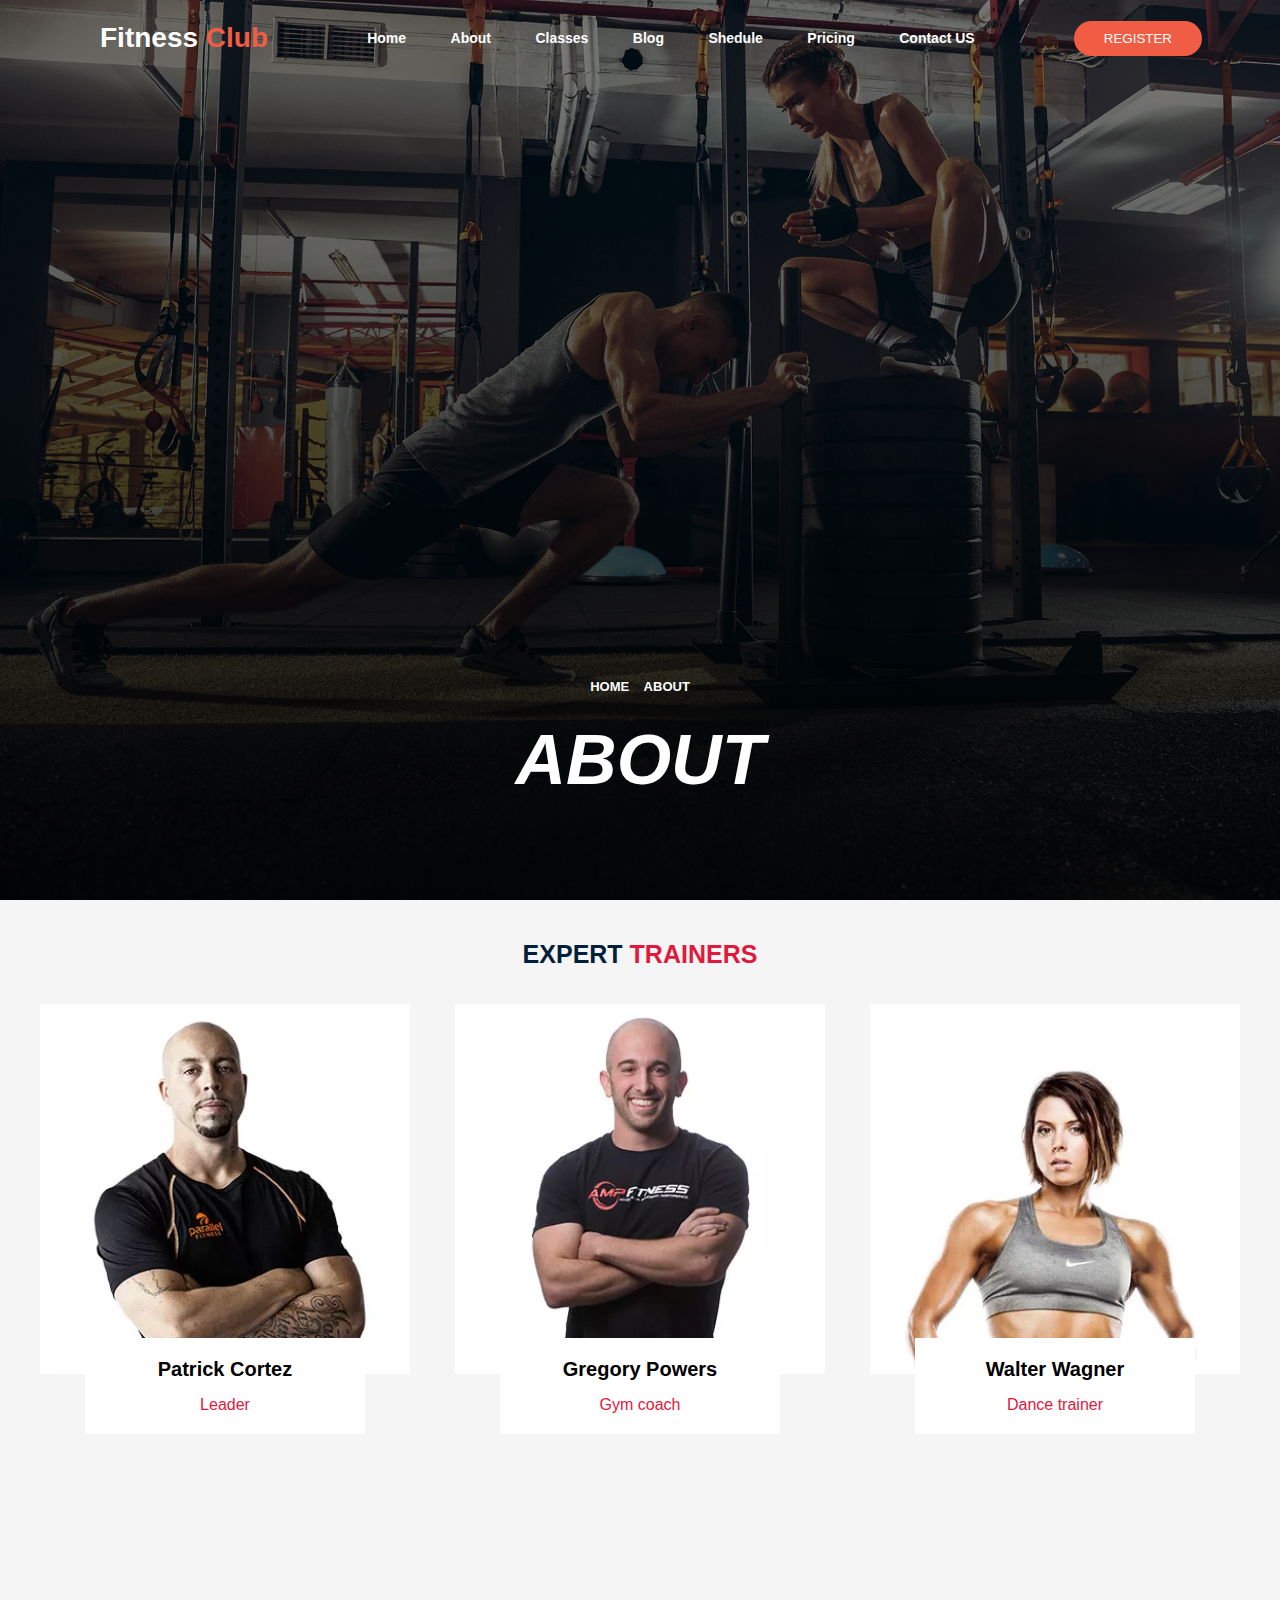
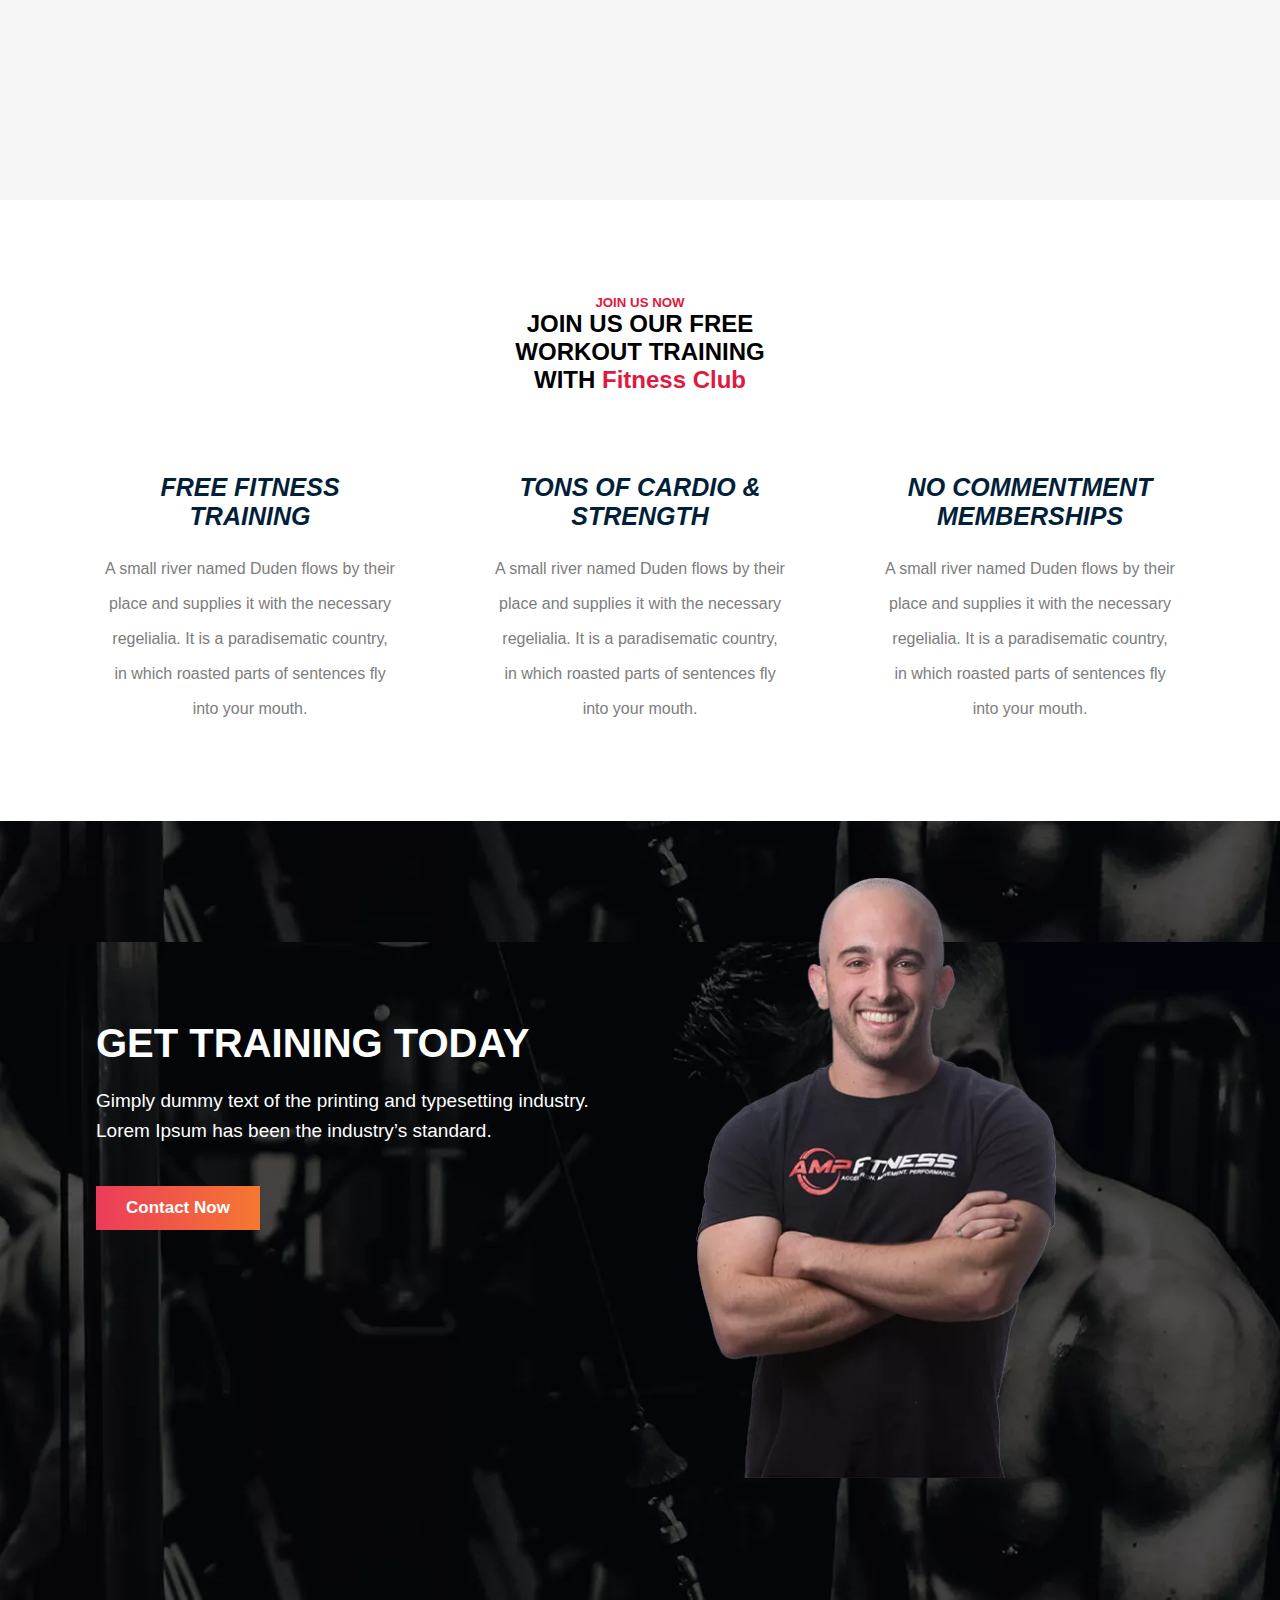
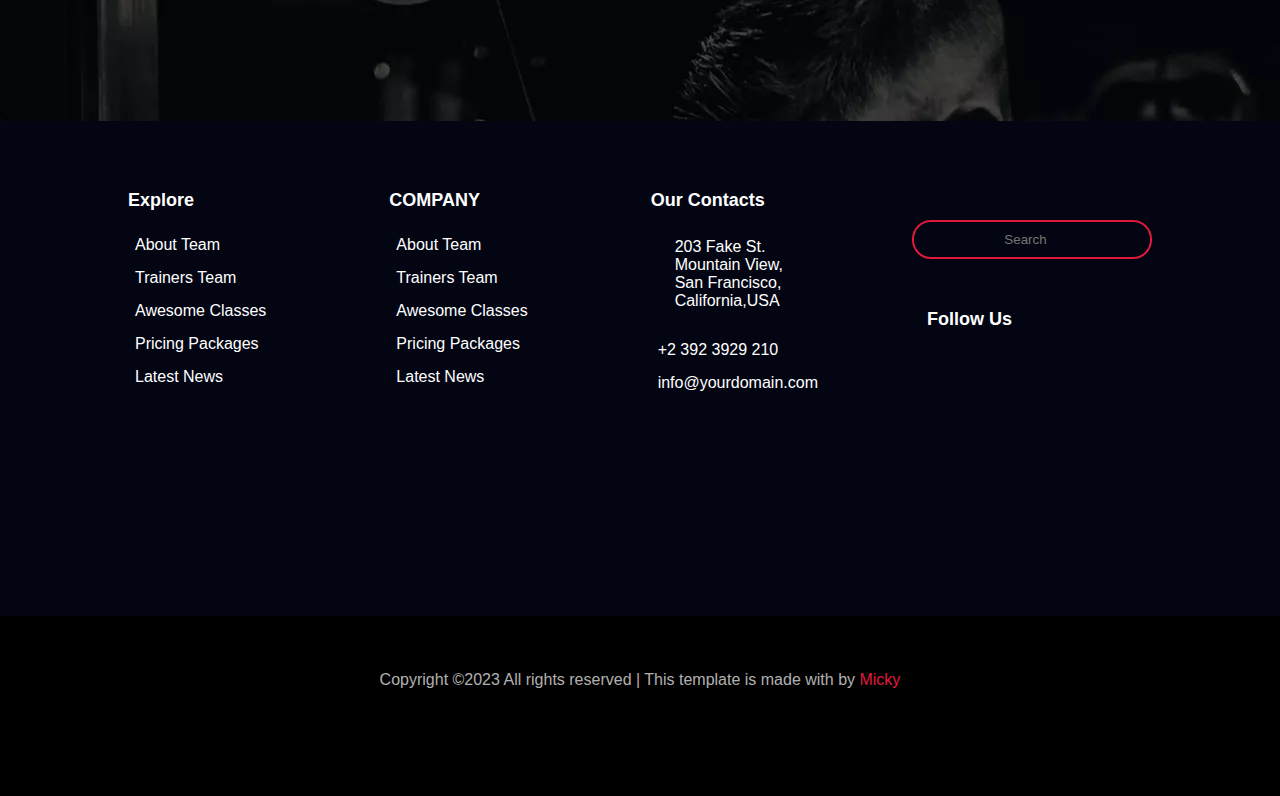
==== Gym/about.html @ 8b06052c "Final Project" ====
<!DOCTYPE html>
<html lang="en">

<head>
    <meta charset="UTF-8">
    <meta http-equiv="X-UA-Compatible" content="IE=edge">
    <meta name="viewport" content="width=device-width, initial-scale=1.0">
    <title>About</title>
    <link rel="shortcut icon" href="Media/favicon.ico" type="image/x-icon">
    <link rel="stylesheet" href="css/about.css">
    <link rel="stylesheet" href="https://cdnjs.cloudflare.com/ajax/libs/font-awesome/6.4.2/css/all.min.css"
        integrity="sha512-z3gLpd7yknf1YoNbCzqRKc4qyor8gaKU1qmn+CShxbuBusANI9QpRohGBreCFkKxLhei6S9CQXFEbbKuqLg0DA=="
        crossorigin="anonymous" referrerpolicy="no-referrer" />
</head>

<body>
    <!--------------------------------navbar-------------------------------->
    <header class="navbar">
        <nav>
            <h2 class="logo">Fitness <span class="logospan">Club</span></h2>
            <ul>
                <li><a href="Gym.html">Home</a></li>
                <li><a href="about.html">About</a></li>
                <li><a href="Classes.html">Classes</a></li>
                <li><a href="blog.html">Blog</a></li>
                <li><a href="Shedule.html">Shedule</a></li>
                <li><a href="pricing.html">Pricing</a></li>
                <li><a href="Contact us.html">Contact US</a></li>
            </ul>
            <button class="btn"><a href="Registration.html">REGISTER</a></button>
        </nav>
        <!------------------------------discription------------------------------>
        <div class="slider-cont">
            <span><a href="#">Home</a><i class="fa-solid fa-arrow-right arrow"></i></span>
            <span>ABOUT<i class="fa-solid fa-arrow-right"></i></span>
            <h3 class="sub-heading">ABOUT</h3>
        </div>
    </header>
    <!--------------------------------Trainers Section------------------------------------>
    <div class="Trainer-conntainer">
        <h2>EXPERT <span>TRAINERS</span></h2>
        <div class="trainer-section">
            <div class="trainer-card">
                <img src="Media/trainer-1.jpg.webp" alt="Patrick Cortez">
                <div class="trainer-text">
                    <h2>Patrick Cortez</h2>
                    <h3>Leader</h3>
                    <p>non numquam eius modi tempora incidunt ut labore et dolore magnam aliquam quaerat voluptatem.</p>
                </div>
            </div>
            <div class="trainer-card">
                <img src="Media/trainer-2.jpg.webp" alt="Patrick Cortez">
                <div class="trainer-text">
                    <h2>Gregory Powers</h2>
                    <h3>Gym coach</h3>
                    <p>non numquam eius modi tempora incidunt ut labore et dolore magnam aliquam quaerat voluptatem.</p>
                </div>
            </div>
            <div class="trainer-card">
                <img src="Media/trainer-3.jpg.webp" alt="Patrick Cortez">
                <div class="trainer-text">
                    <h2>Walter Wagner</h2>
                    <h3>Dance trainer</h3>
                    <p>non numquam eius modi tempora incidunt ut labore et dolore magnam aliquam quaerat voluptatem.</p>
                </div>
            </div>

        </div>

    </div>
    <!--------------------------------Services Section-------------------------------->
    <div class="service-container">
        <h5>JOIN US NOW</h5>
        <h2>JOIN US OUR FREE <br> WORKOUT TRAINING <br> WITH <span>Fitness Club</span></h2>
        <div class="card-section">
            <div class="card">
                <img src="https://preview.colorlib.com/theme/dazko/images/svg/001-fitness.svg" alt="">
                <h2>FREE FITNESS <br> TRAINING</h2>
                <p>A small river named Duden flows by their place and supplies it with the necessary regelialia. It is a
                    paradisematic country, in which roasted parts of sentences fly into your mouth.</p>
            </div>
            <div class="card">
                <img src="https://preview.colorlib.com/theme/dazko/images/svg/002-treadmill.svg" alt="">
                <h2>TONS OF CARDIO & <br> STRENGTH</h2>
                <p>A small river named Duden flows by their place and supplies it with the necessary regelialia. It is a
                    paradisematic country, in which roasted parts of sentences fly into your mouth.</p>
            </div>
            <div class="card">
                <img src="https://preview.colorlib.com/theme/dazko/images/svg/003-vip-card.svg" alt="">
                <h2>NO COMMENTMENT <br> MEMBERSHIPS</h2>
                <p>A small river named Duden flows by their place and supplies it with the necessary regelialia. It is a
                    paradisematic country, in which roasted parts of sentences fly into your mouth.</p>
            </div>
        </div>
    </div>
    <!-------------------------------Trainer Banner section------------------------------------>
    <div class="trainer-banner">
        <div class="trainer-banner-section">
            <div class="trainer-banner-text">
                <h3>GET TRAINING TODAY</h3>
                <p>
                    Gimply dummy text of the printing and typesetting industry. Lorem
                    Ipsum has been the industry’s standard.
                </p>
                <button class="trainer-banner-btn">Contact Now</button>
            </div>
            <div class="trainer-banner-imgbox">
                <img src="Media/trainer-banner-person.png" alt="" />
            </div>
        </div>
    </div>
    <!------------------------------------Footer------------------------------------>
    <footer>
        <div class="footer-container">
            <div class="mini-container">
                <div class="footer-box">
                    <h4>Explore</h4>
                    <ul>
                        <li><i class="fa-solid fa-arrow-right"></i>About Team</li>
                        <li><i class="fa-solid fa-arrow-right"></i>Trainers Team</li>
                        <li><i class="fa-solid fa-arrow-right"></i>Awesome Classes</li>
                        <li><i class="fa-solid fa-arrow-right"></i>Pricing Packages</li>
                        <li><i class="fa-solid fa-arrow-right"></i>Latest News</li>
                    </ul>
                </div>
                <div class="footer-box">
                    <h4>COMPANY</h4>
                    <ul>
                        <li><i class="fa-solid fa-arrow-right"></i>About Team</li>
                        <li><i class="fa-solid fa-arrow-right"></i>Trainers Team</li>
                        <li><i class="fa-solid fa-arrow-right"></i>Awesome Classes</li>
                        <li><i class="fa-solid fa-arrow-right"></i>Pricing Packages</li>
                        <li><i class="fa-solid fa-arrow-right"></i>Latest News</li>
                    </ul>
                </div>
                <div class="footer-box">
                    <h4>Our Contacts</h4>
                    <ul>
                        <li><i class="fa-solid fa-map " style="color: #e1193e;"></i>
                            <div class="edit-address"> 203 Fake St. Mountain View, San
                                Francisco, California,USA</div>
                        </li>
                        <li><i class="fa-solid fa-phone" style="color: #e11a3e;"></i>+2 392 3929 210</li>
                        <li><i class="fa-solid fa-paper-plane" style="color: #e1193e;"></i>info@yourdomain.com</li>
                    </ul>
                </div>

                <div class="footer-social">
                    <input type="search" name="search" id="" placeholder="Search" class="footer-search">
                    <h4>Follow Us</h4>
                    <ul>
                        <li><i class="fa-brands fa-facebook"></i></li>
                        <li><i class="fa-brands fa-twitter"></i></li>
                        <li><i class="fa-brands fa-instagram"></i></li>
                        <li><i class="fa-brands fa-linkedin"></i></li>
                    </ul>
                </div>
            </div>
        </div>
        <div class="copyright-container">
            <p>Copyright ©2023 All rights reserved | This template is made with <i
                    class="fa-solid fa-masks-theater"></i> by
                <a href="#">Micky</a>
            </p>
        </div>
    </footer>
</body>

</html>
---- Gym/css/about.css ----
*{
    margin: 0px;
    padding: 0px;
    font-family: sans-serif;
    box-sizing: border-box;
    color: white;
}
/* <!------------------------------Navbar------------------------------> */
.navbar {
    height: 100vh;
    width: 100%;
    background-image: linear-gradient(rgba(0, 0, 0, 0.5),
            rgba(0, 0, 0, 0.9)),
        url(../Media/classes-hero-bg_1.jpg);
    background-size: cover;
    background-position: center;
}

nav {
    display: flex;
    align-items: center;
    justify-content: space-between;
    padding-top: 20px;
    padding-left: 100px;
    padding-right: 78px;
}

.logo {
    font-size: 28px;
    font-weight: bold;
    color: white;
}

.logospan {
    color: #f15d44;
}

nav ul li {
    list-style: none;
    display: inline-block;
    padding: 10px 20px;
    font-weight: bold;
    font-size: 14px;
}

nav ul li a {
    text-decoration: none;
    color: white;
}

nav ul li a:hover {
    color: #f15d44;
}

.btn {
    padding: 10px 30px;
    border: none;
    border-radius: 20px;
    background-color: #f15d44;
    transition: 0.4;
}
.btn a{
  text-decoration: none;
}
.btn:hover {
    transform: scale(1.1);
    cursor: pointer;
}

/* <!------------------------------discription------------------------------> */
.slider-cont{
    text-align: center;
    padding-top: 69vh;
}
.slider-cont h3{
    font-size: 70px;
    font-weight: 800;
    color: #fff;
    font-style: italic;
    margin-top: 25px;
}
.slider-cont a{
    text-decoration: none;
}
.slider-cont span:hover a {
    color: #e1193e;
}
.slider-cont span:hover i{

    color: #e1193e;
} 
.slider-cont span{
    font-size: 13px;
    font-weight: 700;
    margin: 0px 5px;
    text-transform: uppercase;
}

      /*------------------------------Trainer-section------------------------------*/
      .Trainer-conntainer {
        height: 100vh;
        background-color: #f5f5f5;
        text-align: center;
    }

    .Trainer-conntainer h2 {
        font-size: 25px;
        font-weight: 800;
        padding-top: 40px;
        margin-bottom: 35px;
        color: #011f39;
    }

    .Trainer-conntainer h2 span {
        color: #e1193e;
    }

    .trainer-section {
        display: flex;
        justify-content: space-between;
        text-align: left;
        width: 1200px;
        margin: auto;
    }

    .trainer-section img {
        height: 370px;
        width: 370px;
        object-fit: cover;
    }
    .trainer-text{
        margin: auto;
        background-color: white;
        width: 280px;
        text-align: center;
        position: relative;
        bottom: 40px;
        transition: all 1s ease-in-out;
    }
    .trainer-text:hover{
        transform: translateY(-130px);
    }
    .trainer-text h2{
        color: black;
        font-size: 20px;
        font-weight: 700;
        padding-top: 20px;
    }
    .trainer-text h3{
        color: #e1193e;
        font-size: 16px;
        font-weight: 300;
        position: relative;bottom: 20px;
    }
    .trainer-text p{
        padding: 15px;
        color: rgb(185, 175, 175);
        line-height: 30px;
        position: relative;
        bottom: 20px;
        display: none;
        transition: all 1s ease-in-out;
    }
    
    .trainer-text:hover p{
        color: #e1193e;
        display: block;
    }

      /* <!--------------------------------Service Section--------------------------------> */
  .service-container {
    text-align: center;
    margin: 95px 0px;

}

.service-container h5 {
    color: #e1193e;
}
.service-container h2{
  color: black;
}

.service-container h2 span {
    color: #e1193e;
}
.card-section{
    display: flex;
    margin: auto;
    width: 1170px;
}
.card img{
    width: 100px;
    padding-bottom: 25px;
    padding-top: 50px;
}
.card{
    flex-basis: 35%;
    justify-content: space-around;
    padding: 0px 50px;
}
.card h2{
    font-style: italic;
    color: #011f39;
    font-size: 25px;
    font-weight: 800;
    padding-bottom: 20px;
}
.card p{
    text-align: center;
    color: rgb(125, 125, 125);
    line-height: 35px;
}

/* <!-----------------------------------------Trainer Banner-----------------------------------------> */
.trainer-banner {
    height: 100vh;
    width: 100%;
    background-image: url(../Media/trainer-banner-bg.jpg);
    background-position: center;
    object-fit: cover;
  }
  
  .trainer-banner-section {
    width: 85vw;
    height: 100vh;
    margin: auto;
    display: flex;
  }
  
  .trainer-banner-text {
    width: 500px;
  }
  
  .trainer-banner-text h3 {
    color: white;
    font-size: 40px;
    font-weight: 600;
    text-transform: uppercase;
    padding-top: 200px;
    padding-bottom: 20px;
  }
  
  .trainer-banner-text p {
    color: white;
    font-size: 19px;
    font-weight: 500;
    line-height: 30px;
  }
  
  .trainer-banner-btn {
    font-size: 17px;
    padding: 12px 30px;
    margin-top: 40px;
    background: linear-gradient(to right, #eb3c5a, #f67831);
    border: none;
    font-weight: 700;
  }
  
  .trainer-banner-btn:hover {
    border: 1px solid #f15d44;
    background: none;
    color: #f15d44;
  }
  
  .trainer-banner-imgbox img {
    height: 600px;
    position: relative;
    top: 57px;
    left: 100px;
  }

  /* <!------------------------------------Footer------------------------------------> */
.footer-container {
    height: 55vh;
    background-color: #030513;
    display: flex;
  }
  
  .mini-container {
    height: 53vh;
    width: 80vw;
    margin: auto;
    padding-top: 60px;
    display: flex;
    justify-content: space-between;
  }
  
  .mini-container ul {
    list-style: none;
    color: rgba(255, 255, 255, 0.7);
  }
  
  .mini-container ul li i {
    color: rgba(255, 255, 255, 0.7);
    font-size: 13px;
    padding: 0px 7px 0px 0px;
  }
  .mini-container ul li:hover i{
    color: #e1193e;
  }
  .mini-container li{
    margin: 15px 0px;
  }
  .footer-box{
    width: 200px;
  }
  .footer-box li:hover {
    color: #e1193e;
    cursor: pointer;
  }
  .footer-box h4{
    font-size: 18px;
    font-weight: 800;
    color: white;
    padding: 0px 0px 10px 0px;
  }
  .edit-address{
    width: 130px;
    position: relative;
    left: 24px;
    bottom: 16px;
  }
  .footer-social h4{
    font-size: 18px;
    font-weight: 800;
    color: white;
    padding: 0px 0px 10px 15px;
  }
  .footer-social ul{
    display: flex;
    color: white;
    list-style: none;
  }
  .footer-social ul li i{
    font-size: 25px;
    margin: 0px 15px;
    color: rgba(255, 255, 255, 0.7);
  }
  .footer-social ul li i:hover{
    color: #e1193e;
    cursor: pointer;
  }
  .footer-search{
    margin-top: 30px;
    background-color: transparent;
    padding: 10px 10px;
    width: 240px;
    border: 2px solid #e1193e;
    border-radius: 19px;
    margin-bottom: 50px;
    color: white;
    text-align: center;
  }
  .copyright-container{
    height: 20vh;
    background-color: black;
  }
  .copyright-container p{
    color: rgba(255, 255, 255, 0.7);
    text-align: center;
    padding: 55px 0px;
    font-size: 16px;
  }
  .copyright-container a{
    text-decoration: none;
    color: #e11a3e;
  }
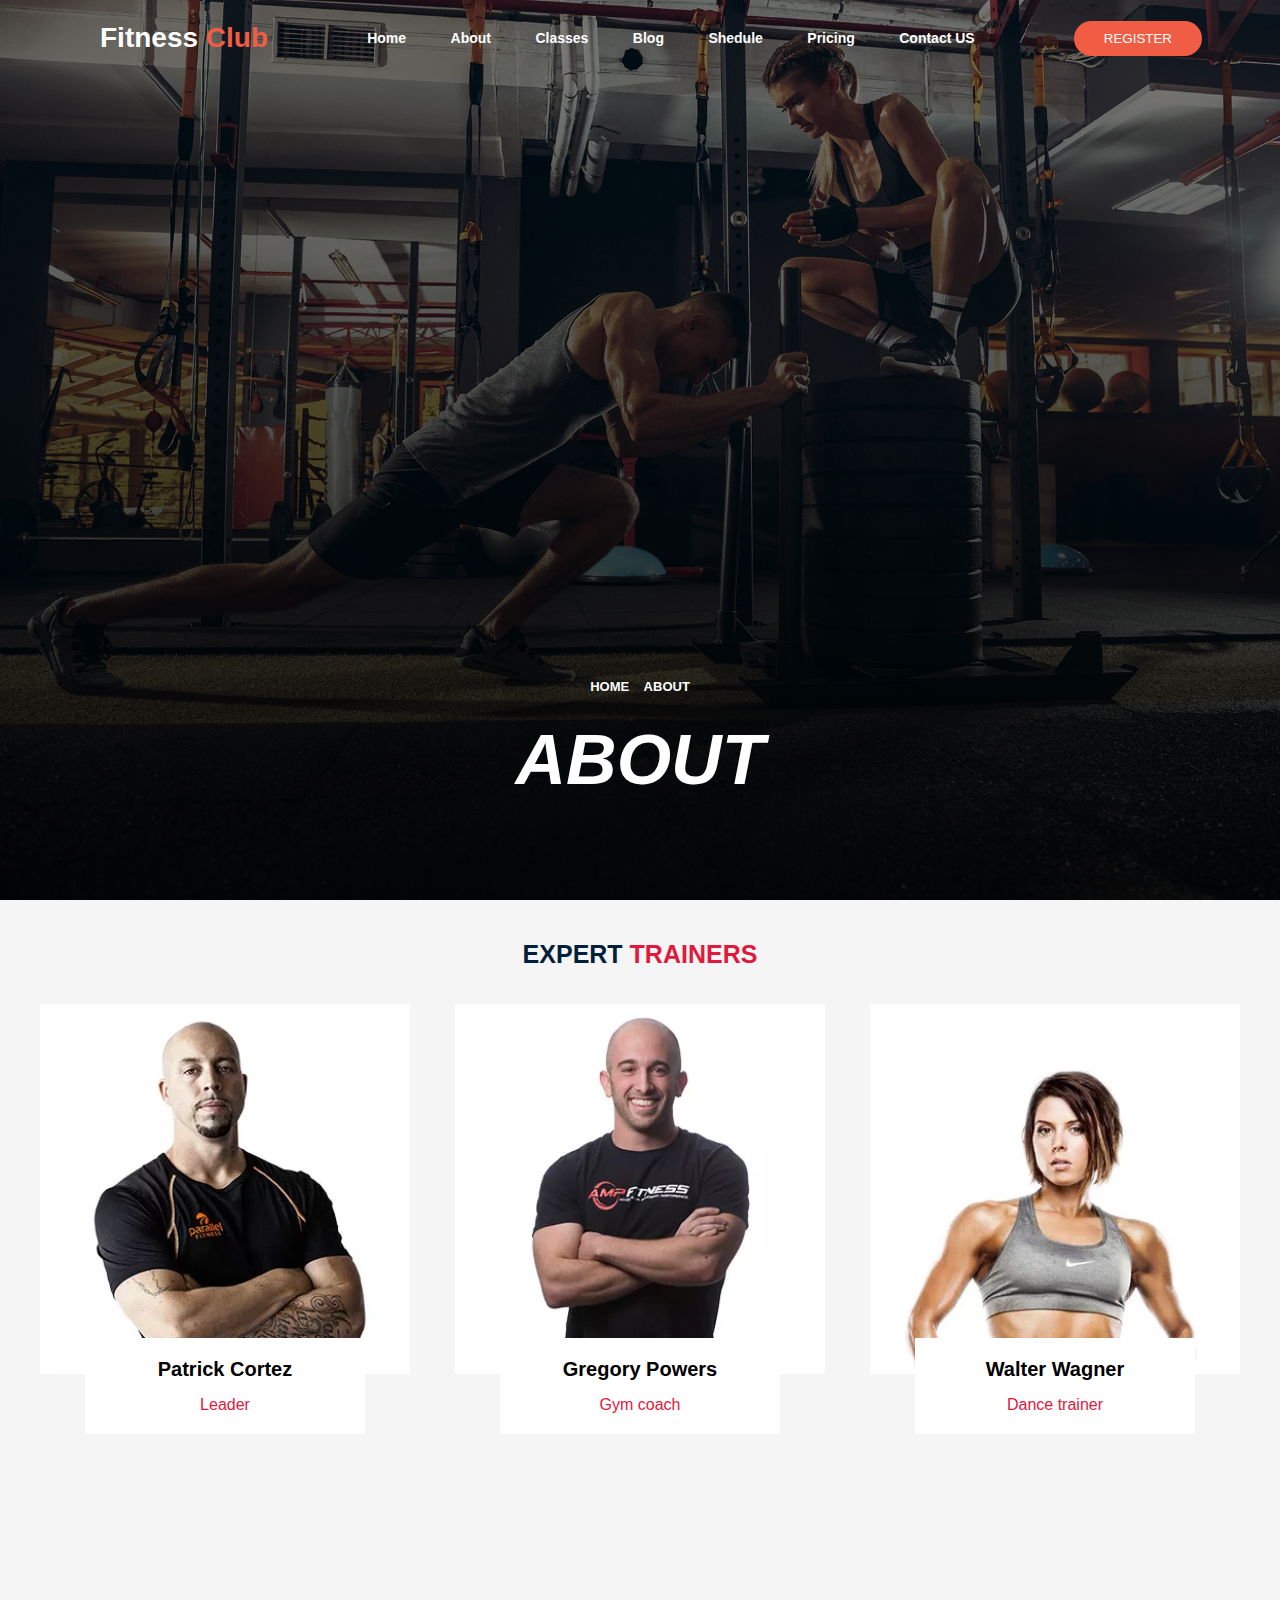
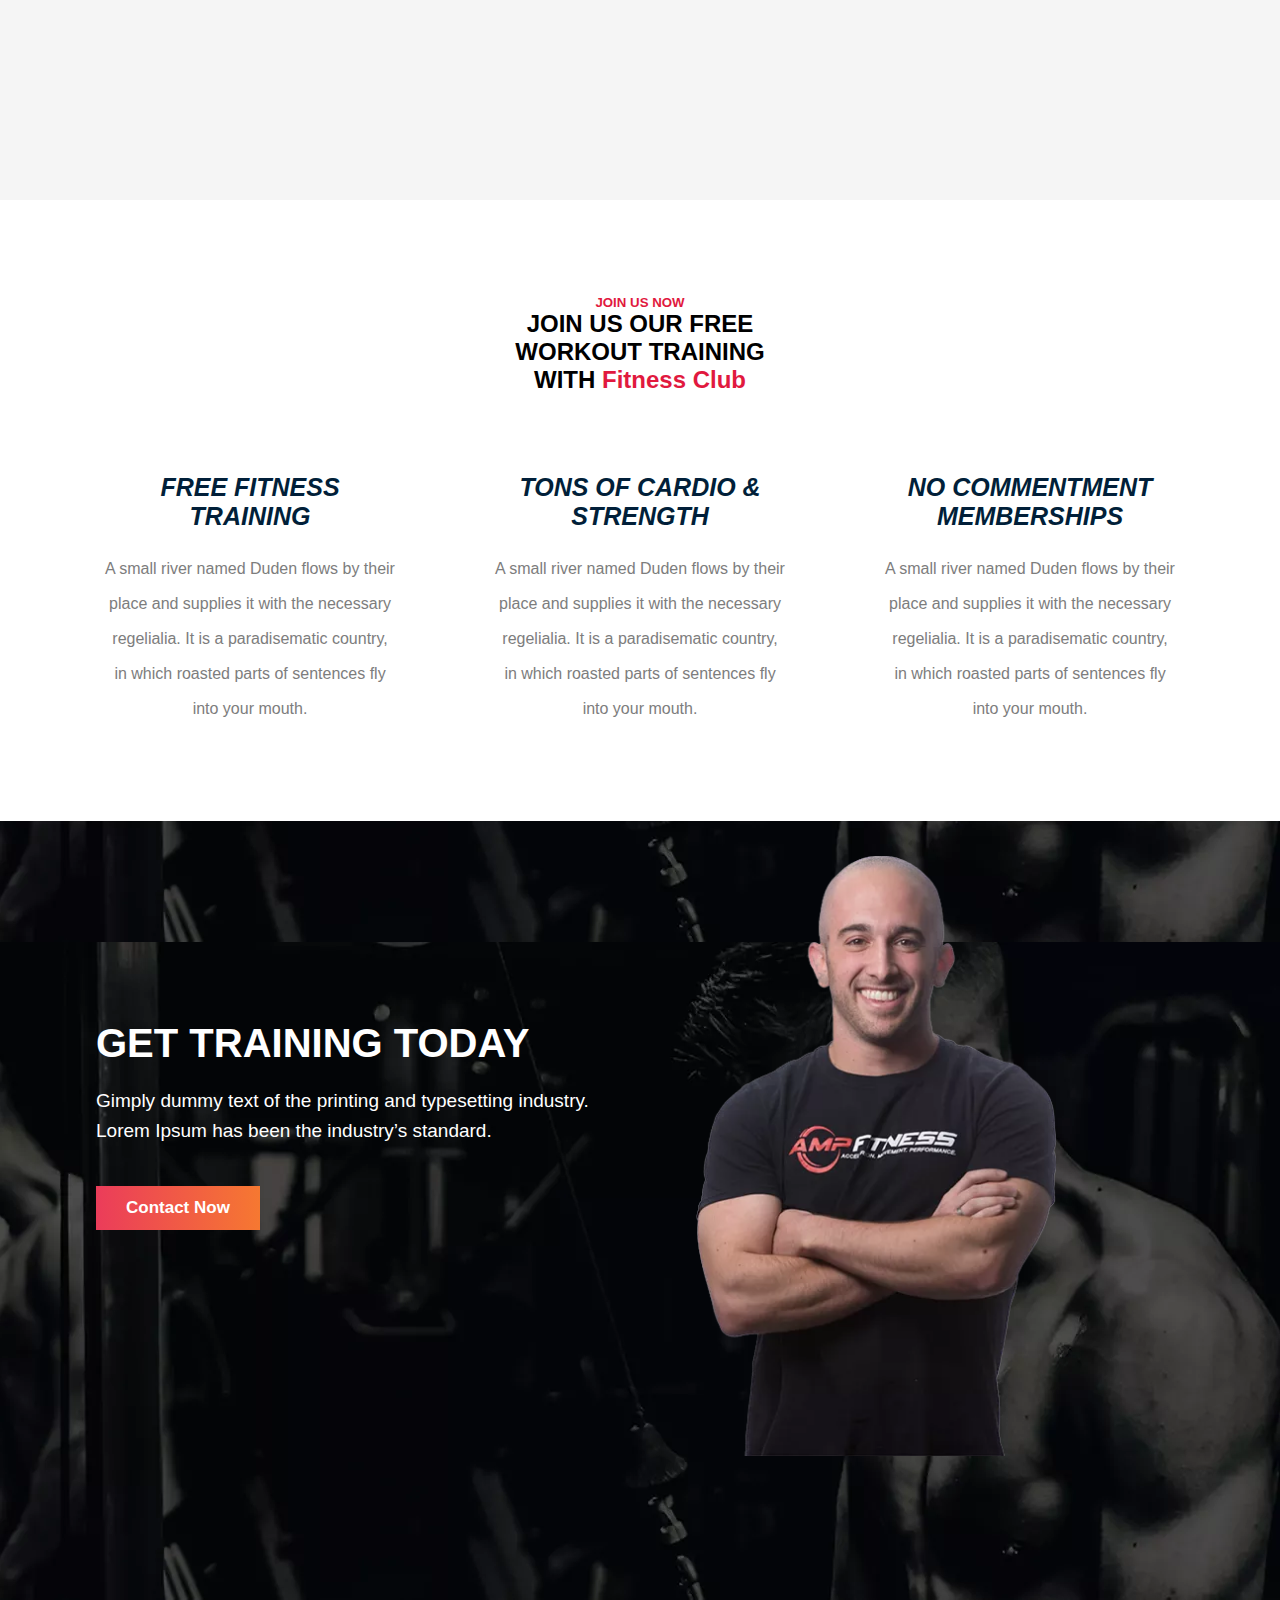
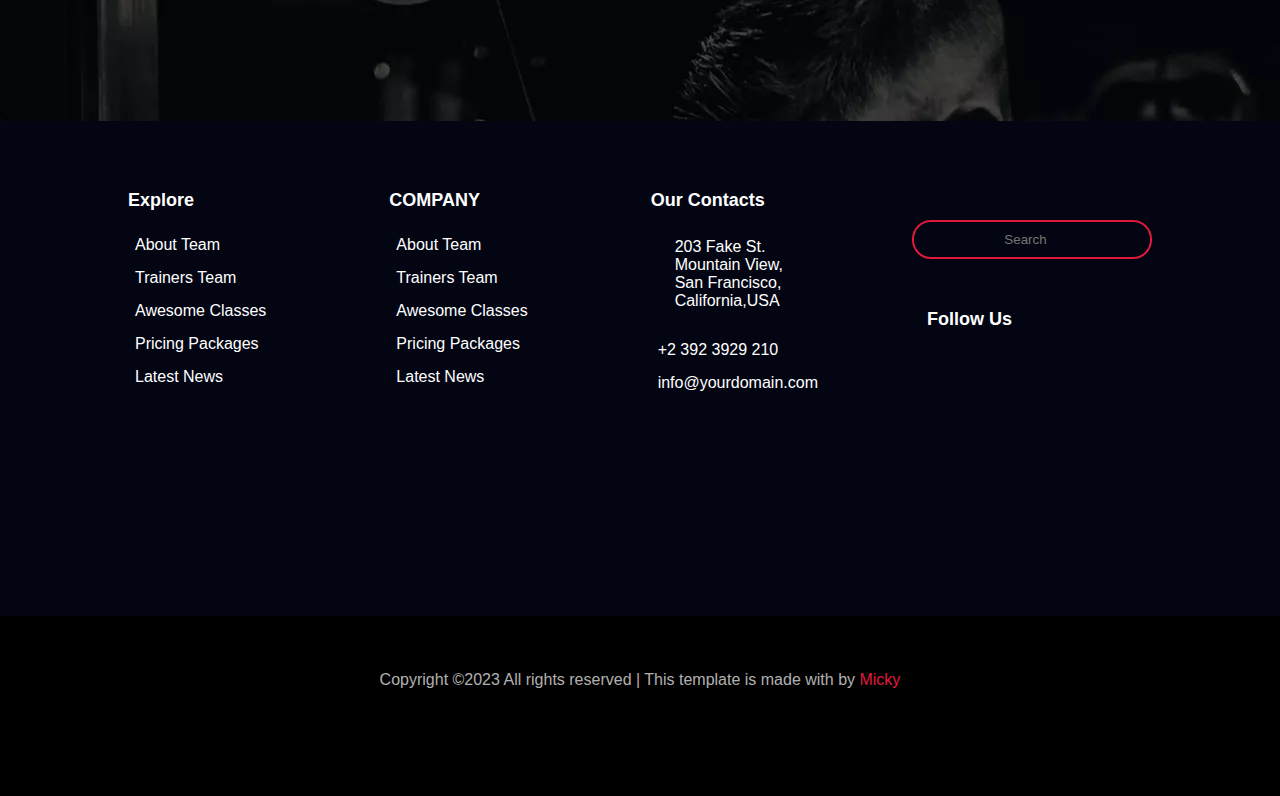
==== commit 690de80e: "Trainer Image Set" ====
--- a/Gym/about.html
+++ b/Gym/about.html
@@ -19,7 +19,7 @@
         <nav>
             <h2 class="logo">Fitness <span class="logospan">Club</span></h2>
             <ul>
-                <li><a href="Gym.html">Home</a></li>
+                <li><a href="index.html">Home</a></li>
                 <li><a href="about.html">About</a></li>
                 <li><a href="Classes.html">Classes</a></li>
                 <li><a href="blog.html">Blog</a></li>
--- a/Gym/css/about.css
+++ b/Gym/css/about.css
@@ -266,7 +266,7 @@
   .trainer-banner-imgbox img {
     height: 600px;
     position: relative;
-    top: 57px;
+    top: 35px;
     left: 100px;
   }
 
